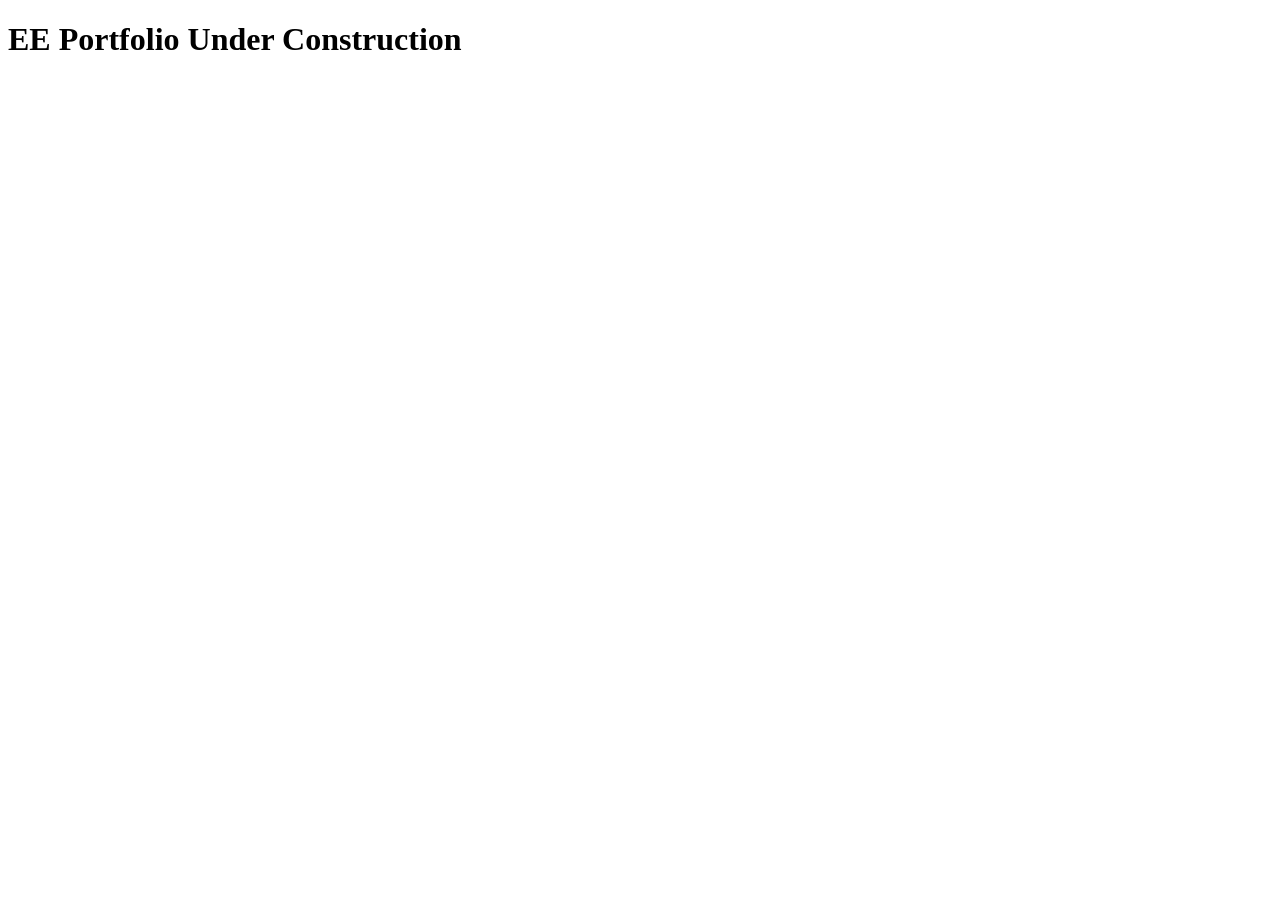
==== index.html @ 86c04aae "Add files via upload" ====
<!DOCTYPE html>
<html lang="en">
<head>
    <meta charset="UTF-8">
    <meta name="viewport" content="width=device-width, initial-scale=1.0">
    <title>Electrical Engineering Portfolio</title>
</head>
<body>
    <h1>EE Portfolio Under Construction</h1>
</body>
</html>
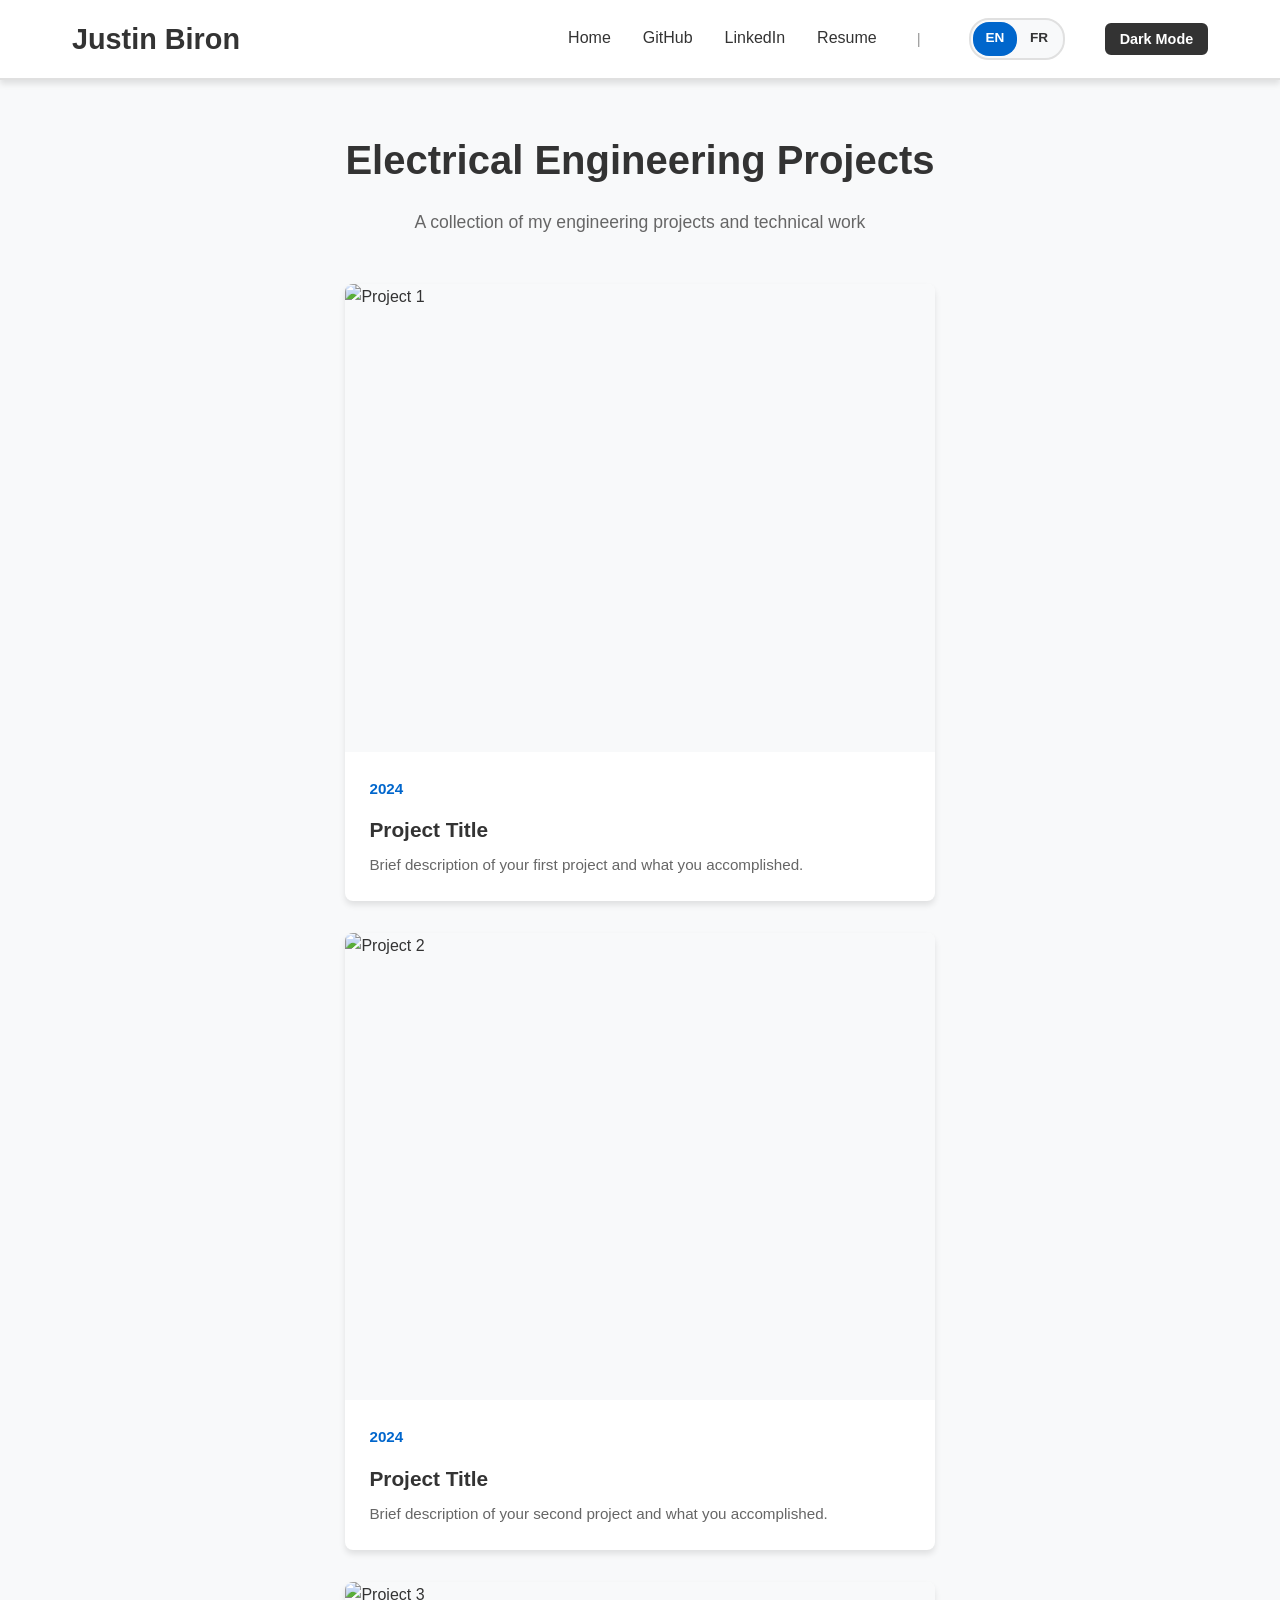
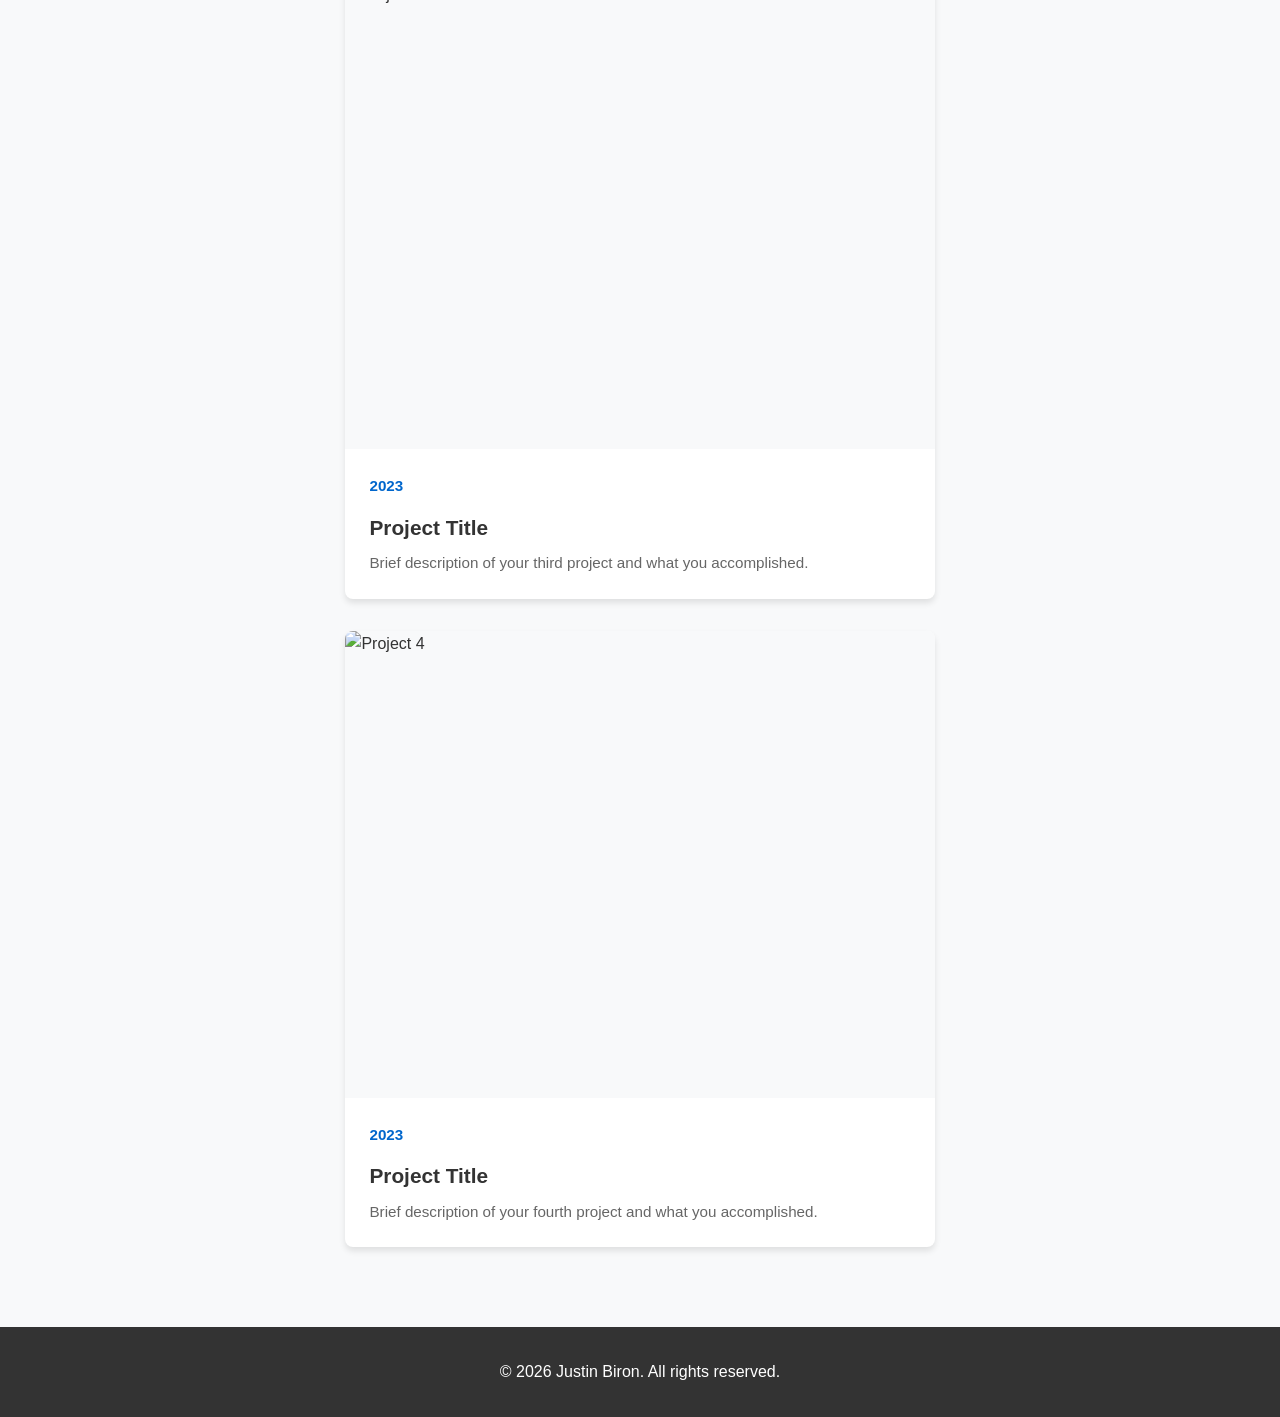
==== commit 551317bd: "Updating portfolio with all the changes" ====
--- a/index.html
+++ b/index.html
@@ -3,9 +3,102 @@
 <head>
     <meta charset="UTF-8">
     <meta name="viewport" content="width=device-width, initial-scale=1.0">
-    <title>Electrical Engineering Portfolio</title>
+    <title>Justin Biron - Electrical Engineering Portfolio</title>
+    <link rel="stylesheet" href="styles.css">
 </head>
 <body>
-    <h1>EE Portfolio Under Construction</h1>
+    <!-- Header Navigation -->
+    <header class="header">
+        <div class="header-container">
+            <div class="header-left">
+                <h1 class="name"><a href="index.html">Justin Biron</a></h1>
+            </div>
+            <nav class="header-nav">
+                <a href="index.html" class="nav-link">Home</a>
+                <a href="https://github.com/justinbiron" target="_blank" class="nav-link">GitHub</a>
+                <a href="https://www.linkedin.com/in/justin-biron-047734400/" target="_blank" class="nav-link">LinkedIn</a>
+                <a href="resume.html" class="nav-link">Resume</a>
+                <span class="toggle-separator">|</span>
+                <div class="language-toggle">
+                    <a href="index.html" class="nav-link active-language">EN</a>
+                    <a href="fr/index.html" class="nav-link">FR</a>
+                </div>
+                <button class="theme-toggle" id="theme-toggle" aria-label="Toggle dark mode">Dark Mode</button>
+            </nav>
+        </div>
+    </header>
+
+    <!-- Main Content -->
+    <main class="main-content">
+        <section class="intro">
+            <h2>Electrical Engineering Projects</h2>
+            <p>A collection of my engineering projects and technical work</p>
+        </section>
+
+        <section class="projects-gallery">
+            <!-- Project Card 1 -->
+            <article class="project-card">
+                <a href="projects/project-1.html" class="project-link">
+                    <div class="project-image-container">
+                        <img src="assets/project-1-thumbnail.jpg" alt="Project 1" class="project-thumbnail">
+                    </div>
+                    <div class="project-info">
+                        <p class="project-year-label">2024</p>
+                        <h3 class="project-title">Project Title</h3>
+                        <p class="project-description">Brief description of your first project and what you accomplished.</p>
+                    </div>
+                </a>
+            </article>
+
+            <!-- Project Card 2 -->
+            <article class="project-card">
+                <a href="projects/project-2.html" class="project-link">
+                    <div class="project-image-container">
+                        <img src="assets/project-2-thumbnail.jpg" alt="Project 2" class="project-thumbnail">
+                    </div>
+                    <div class="project-info">
+                        <p class="project-year-label">2024</p>
+                        <h3 class="project-title">Project Title</h3>
+                        <p class="project-description">Brief description of your second project and what you accomplished.</p>
+                    </div>
+                </a>
+            </article>
+
+            <!-- Project Card 3 -->
+            <article class="project-card">
+                <a href="projects/project-3.html" class="project-link">
+                    <div class="project-image-container">
+                        <img src="assets/project-3-thumbnail.jpg" alt="Project 3" class="project-thumbnail">
+                    </div>
+                    <div class="project-info">
+                        <p class="project-year-label">2023</p>
+                        <h3 class="project-title">Project Title</h3>
+                        <p class="project-description">Brief description of your third project and what you accomplished.</p>
+                    </div>
+                </a>
+            </article>
+
+            <!-- Project Card 4 -->
+            <article class="project-card">
+                <a href="projects/project-4.html" class="project-link">
+                    <div class="project-image-container">
+                        <img src="assets/project-4-thumbnail.jpg" alt="Project 4" class="project-thumbnail">
+                    </div>
+                    <div class="project-info">
+                        <p class="project-year-label">2023</p>
+                        <h3 class="project-title">Project Title</h3>
+                        <p class="project-description">Brief description of your fourth project and what you accomplished.</p>
+                    </div>
+                </a>
+            </article>
+        </section>
+    </main>
+
+    <!-- Footer -->
+    <footer class="footer">
+        <p>&copy; 2026 Justin Biron. All rights reserved.</p>
+    </footer>
+
+    <script src="script.js"></script>
 </body>
 </html>
--- a/styles.css
+++ b/styles.css
@@ -0,0 +1,391 @@
+/* ==================== Global Styles ==================== */
+* {
+    margin: 0;
+    padding: 0;
+    box-sizing: border-box;
+}
+
+:root {
+    --primary-color: #0066cc;
+    --secondary-color: #004499;
+    --text-color: #333;
+    --light-bg: #f8f9fa;
+    --white: #fff;
+    --border-color: #e0e0e0;
+    --shadow: 0 4px 6px rgba(0, 0, 0, 0.1);
+    --shadow-hover: 0 8px 16px rgba(0, 0, 0, 0.15);
+}
+
+/* Dark mode variables */
+[data-theme="dark"] {
+    --primary-color: #4da6ff;
+    --secondary-color: #3385dd;
+    --text-color: #e4e4e4;
+    --light-bg: #1a1a1a;
+    --white: #2d2d2d;
+    --border-color: #404040;
+    --shadow: 0 4px 6px rgba(0, 0, 0, 0.3);
+    --shadow-hover: 0 8px 16px rgba(0, 0, 0, 0.4);
+}
+
+html {
+    scroll-behavior: smooth;
+    height: 100%;
+}
+
+body {
+    font-family: -apple-system, BlinkMacSystemFont, 'Segoe UI', Roboto, 'Helvetica Neue', Arial, sans-serif;
+    color: var(--text-color);
+    background-color: var(--light-bg);
+    line-height: 1.6;
+    min-height: 100vh;
+    display: flex;
+    flex-direction: column;
+}
+
+/* ==================== Header Styles ==================== */
+.header {
+    background-color: var(--white);
+    border-bottom: 2px solid var(--border-color);
+    position: sticky;
+    top: 0;
+    z-index: 1000;
+    box-shadow: var(--shadow);
+}
+
+.header-container {
+    max-width: 1200px;
+    margin: 0 auto;
+    padding: 1rem 2rem;
+    display: flex;
+    justify-content: space-between;
+    align-items: center;
+    flex-wrap: wrap;
+    gap: 2rem;
+}
+
+.header-left {
+    flex: 0 1 auto;
+}
+
+.name {
+    font-size: 1.8rem;
+    font-weight: 700;
+    margin: 0;
+}
+
+.name a {
+    color: var(--text-color);
+    text-decoration: none;
+    transition: color 0.3s ease;
+}
+
+.name a:hover {
+    color: var(--primary-color);
+}
+
+.header-nav {
+    display: flex;
+    gap: 2rem;
+    align-items: center;
+    flex-wrap: wrap;
+}
+
+.nav-link {
+    color: var(--text-color);
+    text-decoration: none;
+    font-weight: 500;
+    padding: 0.5rem 0;
+    border-bottom: 2px solid transparent;
+    transition: all 0.3s ease;
+}
+
+.nav-link:hover {
+    color: var(--primary-color);
+    border-bottom-color: var(--primary-color);
+}
+
+.nav-link.active-language {
+    font-weight: 700;
+}
+
+.toggle-separator {
+    color: #999;
+    margin: 0 0.5rem;
+    font-size: 0.95rem;
+}
+
+/* Dark mode toggle */
+.theme-toggle {
+    background-color: var(--text-color);
+    color: var(--white);
+    border: 2px solid var(--text-color);
+    font-size: 0.9rem;
+    font-weight: 600;
+    cursor: pointer;
+    padding: 0.4rem 0.8rem;
+    border-radius: 6px;
+    transition: all 0.3s ease;
+    margin-left: 0.5rem;
+}
+
+.theme-toggle:hover {
+    background-color: var(--primary-color);
+    border-color: var(--primary-color);
+    color: var(--white);
+}
+
+/* Language toggle switch */
+.language-toggle {
+    display: inline-flex;
+    background-color: var(--light-bg);
+    border: 2px solid var(--border-color);
+    border-radius: 20px;
+    padding: 2px;
+    margin-left: 0.5rem;
+    position: relative;
+}
+
+.language-toggle a {
+    padding: 0.3rem 0.8rem;
+    text-decoration: none;
+    border-radius: 16px;
+    font-weight: 600;
+    font-size: 0.85rem;
+    transition: all 0.3s ease;
+    position: relative;
+    z-index: 2;
+}
+
+.language-toggle .active-language {
+    color: var(--white);
+}
+
+.language-toggle::before {
+    content: '';
+    position: absolute;
+    top: 2px;
+    left: 2px;
+    width: calc(50% - 2px);
+    height: calc(100% - 4px);
+    background-color: var(--primary-color);
+    border-radius: 16px;
+    transition: transform 0.3s ease;
+    z-index: 1;
+}
+
+.language-toggle.fr-active::before {
+    transform: translateX(100%);
+}
+
+/* ==================== Main Content ==================== */
+.main-content {
+    max-width: 1200px;
+    margin: 0 auto;
+    padding: 3rem 2rem;
+    flex: 1;
+}
+
+.intro {
+    text-align: center;
+    margin-bottom: 3rem;
+}
+
+.intro h2 {
+    font-size: 2.5rem;
+    margin-bottom: 1rem;
+    color: var(--text-color);
+}
+
+.intro p {
+    font-size: 1.1rem;
+    color: #666;
+}
+
+/* ==================== Projects Gallery ==================== */
+.projects-gallery {
+    display: grid;
+    grid-template-columns: repeat(auto-fill, minmax(350px, 1fr));
+    gap: 2rem;
+    margin-bottom: 2rem;
+}
+
+@media (max-width: 768px) {
+    .projects-gallery {
+        grid-template-columns: 1fr;
+        gap: 1.5rem;
+    }
+}
+
+/* ==================== Project Card ==================== */
+.project-card {
+    background-color: var(--white);
+    border-radius: 8px;
+    overflow: hidden;
+    box-shadow: var(--shadow);
+    transition: all 0.3s ease;
+}
+
+.project-card:hover {
+    transform: translateY(-8px);
+    box-shadow: var(--shadow-hover);
+}
+
+.project-link {
+    text-decoration: none;
+    color: inherit;
+    display: block;
+    height: 100%;
+}
+
+.project-image-container {
+    width: 100%;
+    padding-bottom: 75%;
+    overflow: hidden;
+    background-color: var(--light-bg);
+}
+
+.project-thumbnail {
+    width: 100%;
+    height: 100%;
+    object-fit: cover;
+    display: block;
+    transition: transform 0.3s ease;
+}
+
+.project-card:hover .project-thumbnail {
+    transform: scale(1.05);
+}
+
+.project-year-label {
+    display: inline-block;
+    margin-bottom: 0.75rem;
+    color: var(--primary-color);
+    font-weight: 700;
+    font-size: 0.95rem;
+}
+
+.project-info {
+    padding: 1.5rem;
+}
+
+.project-title {
+    font-size: 1.3rem;
+    font-weight: 600;
+    margin-bottom: 0.5rem;
+    color: var(--text-color);
+}
+
+.project-description {
+    color: #666;
+    font-size: 0.95rem;
+    line-height: 1.5;
+}
+
+/* ==================== Footer ==================== */
+.footer {
+    background-color: var(--text-color);
+    color: var(--white);
+    text-align: center;
+    padding: 2rem;
+    margin-top: auto;
+}
+
+.footer p {
+    margin: 0;
+}
+
+/* ==================== Resume Page Styles ==================== */
+.resume-section {
+    max-width: 800px;
+    margin: 0 auto;
+    text-align: center;
+    padding: 4rem 2rem;
+}
+
+.download-buttons {
+    display: flex;
+    flex-direction: column;
+    gap: 1.5rem;
+    align-items: center;
+}
+
+@media (min-width: 768px) {
+    .download-buttons {
+        flex-direction: row;
+        justify-content: center;
+    }
+}
+
+.download-btn {
+    display: inline-flex;
+    align-items: center;
+    gap: 0.75rem;
+    padding: 1rem 2rem;
+    border-radius: 8px;
+    text-decoration: none;
+    font-weight: 600;
+    font-size: 1.1rem;
+    transition: all 0.3s ease;
+    min-width: 280px;
+    justify-content: center;
+    box-shadow: var(--shadow);
+}
+
+.download-btn:hover {
+    transform: translateY(-2px);
+    box-shadow: var(--shadow-hover);
+}
+
+.primary-btn {
+    background-color: var(--primary-color);
+    color: var(--white);
+    border: 2px solid var(--primary-color);
+}
+
+.primary-btn:hover {
+    background-color: var(--secondary-color);
+    border-color: var(--secondary-color);
+}
+
+.secondary-btn {
+    background-color: var(--white);
+    color: var(--text-color);
+    border: 2px solid var(--border-color);
+}
+
+.secondary-btn:hover {
+    background-color: var(--light-bg);
+    border-color: var(--primary-color);
+}
+
+.btn-icon {
+    font-size: 1.3rem;
+}
+
+/* ==================== Responsive Design ==================== */
+@media (max-width: 640px) {
+    .header-container {
+        flex-direction: column;
+        gap: 1rem;
+        padding: 1rem;
+    }
+
+    .header-nav {
+        width: 100%;
+        justify-content: center;
+        gap: 1rem;
+    }
+
+    .name {
+        font-size: 1.5rem;
+    }
+
+    .intro h2 {
+        font-size: 2rem;
+    }
+
+    .main-content {
+        padding: 2rem 1rem;
+    }
+}
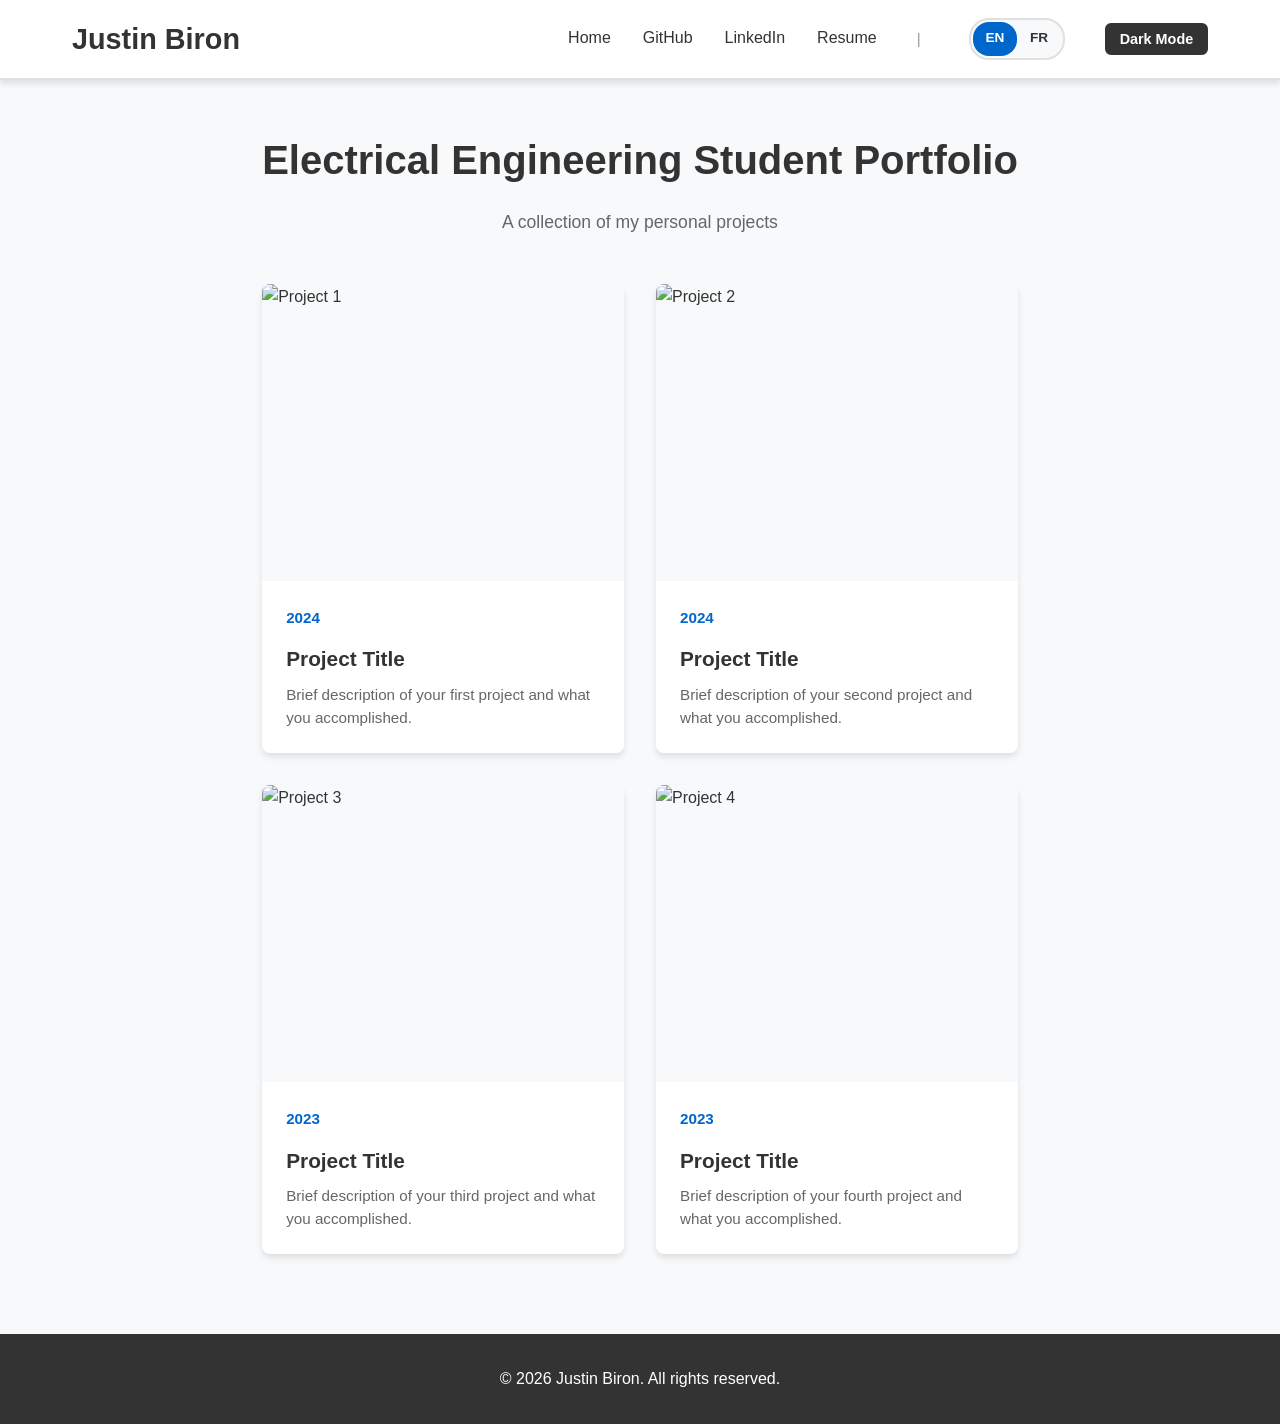
==== commit ae8337cc: "small update" ====
--- a/index.html
+++ b/index.html
@@ -3,7 +3,7 @@
 <head>
     <meta charset="UTF-8">
     <meta name="viewport" content="width=device-width, initial-scale=1.0">
-    <title>Justin Biron - Electrical Engineering Portfolio</title>
+    <title>Justin Biron - Electrical Engineering Student Portfolio</title>
     <link rel="stylesheet" href="styles.css">
 </head>
 <body>
@@ -31,8 +31,8 @@
     <!-- Main Content -->
     <main class="main-content">
         <section class="intro">
-            <h2>Electrical Engineering Projects</h2>
-            <p>A collection of my engineering projects and technical work</p>
+            <h2>Electrical Engineering Student Portfolio</h2>
+            <p>A collection of my personal projects</p>
         </section>
 
         <section class="projects-gallery">
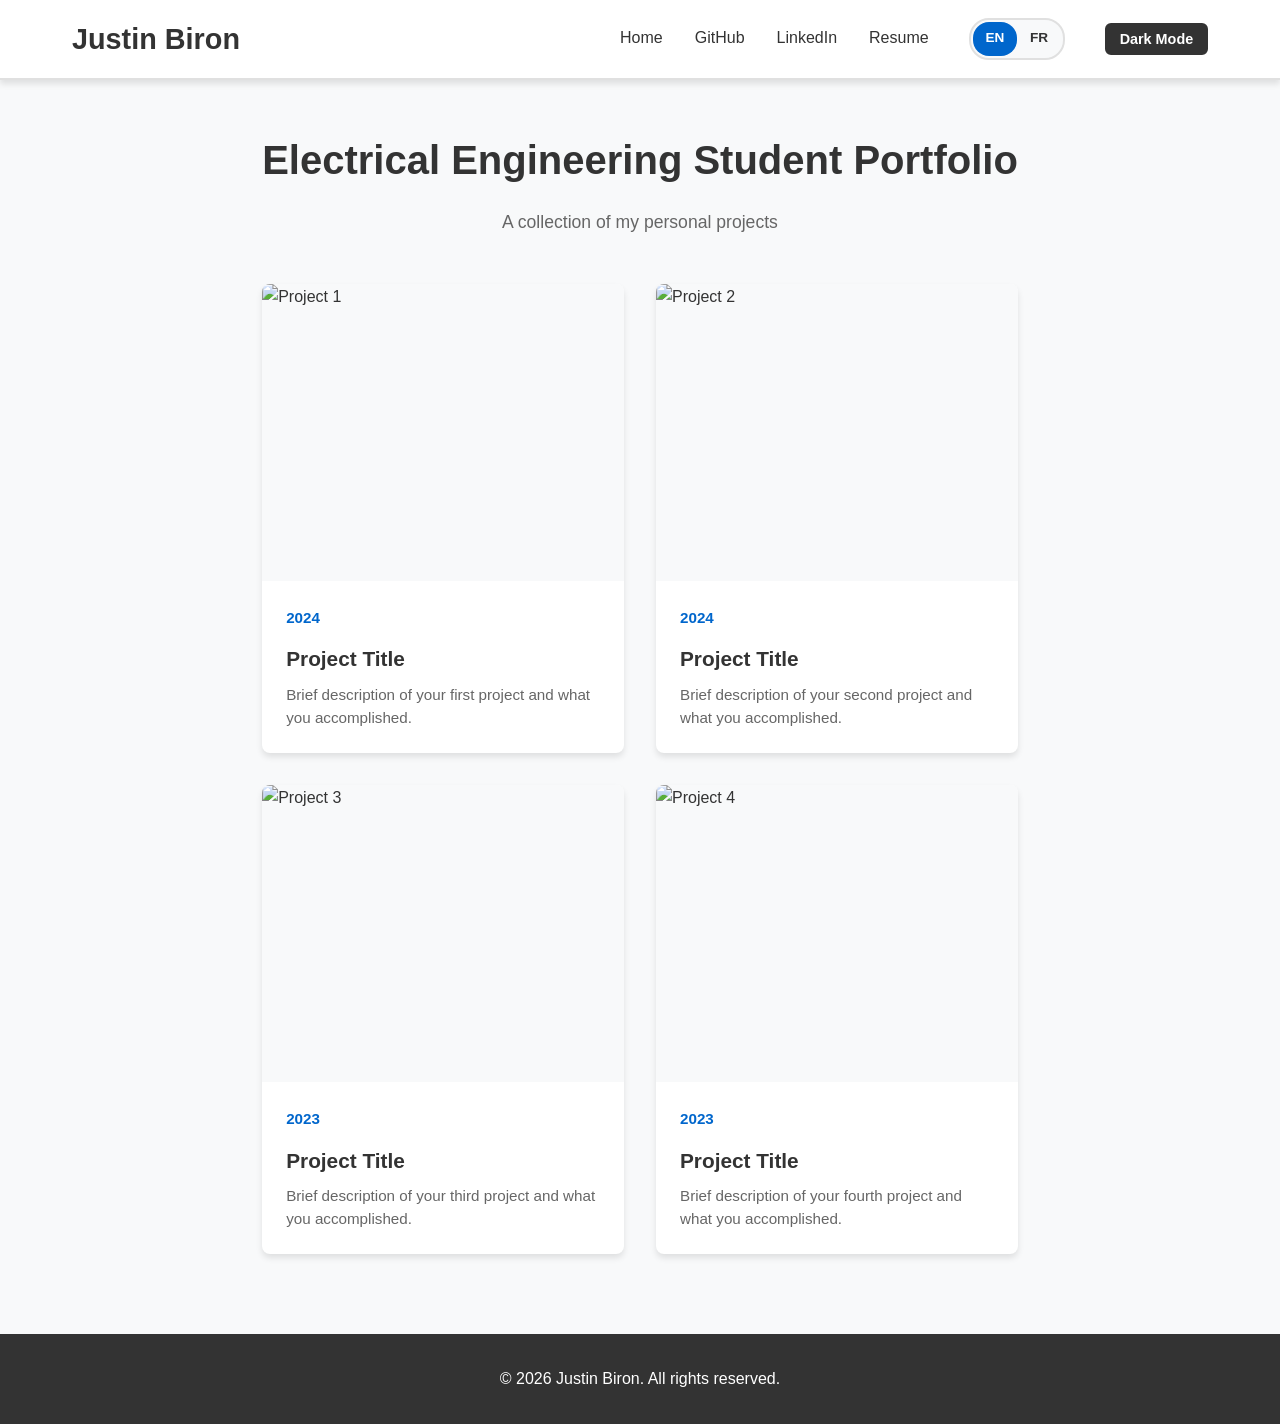
==== commit 8306eb94: "small update" ====
--- a/index.html
+++ b/index.html
@@ -18,7 +18,6 @@
                 <a href="https://github.com/justinbiron" target="_blank" class="nav-link">GitHub</a>
                 <a href="https://www.linkedin.com/in/justin-biron-047734400/" target="_blank" class="nav-link">LinkedIn</a>
                 <a href="resume.html" class="nav-link">Resume</a>
-                <span class="toggle-separator">|</span>
                 <div class="language-toggle">
                     <a href="index.html" class="nav-link active-language">EN</a>
                     <a href="fr/index.html" class="nav-link">FR</a>
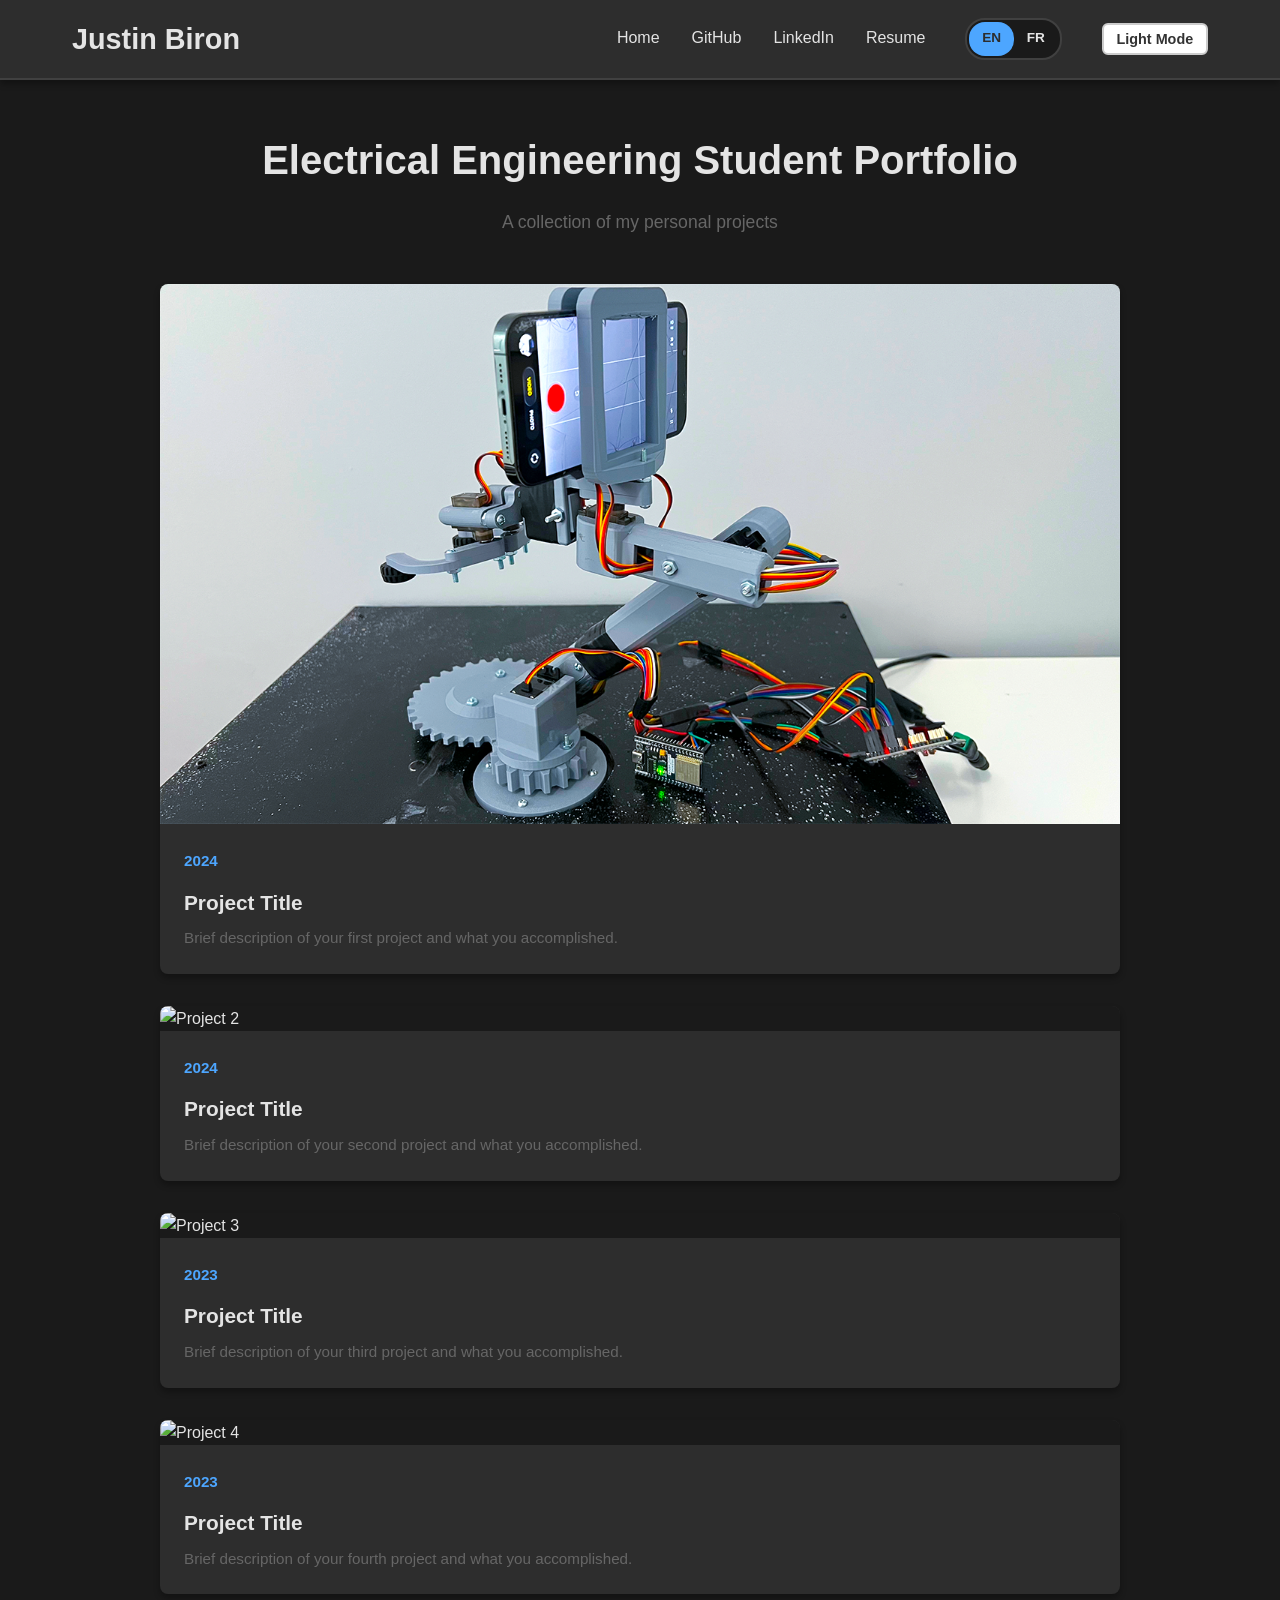
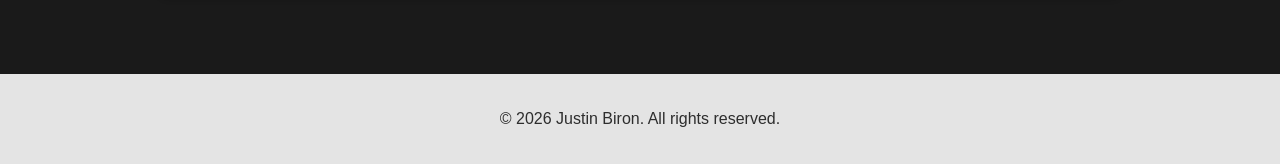
==== commit c8ee60ff: "updated default theme and thumbnail card size" ====
--- a/index.html
+++ b/index.html
@@ -39,7 +39,7 @@
             <article class="project-card">
                 <a href="projects/project-1.html" class="project-link">
                     <div class="project-image-container">
-                        <img src="assets/project-1-thumbnail.jpg" alt="Project 1" class="project-thumbnail">
+                        <img src="robot-arm-thumbnail.png" alt="Project 1" class="project-thumbnail">
                     </div>
                     <div class="project-info">
                         <p class="project-year-label">2024</p>
--- a/styles.css
+++ b/styles.css
@@ -204,21 +204,16 @@
 
 /* ==================== Projects Gallery ==================== */
 .projects-gallery {
-    display: grid;
-    grid-template-columns: repeat(auto-fill, minmax(350px, 1fr));
+    display: flex;
+    flex-direction: column;
+    align-items: center;
     gap: 2rem;
     margin-bottom: 2rem;
 }
 
-@media (max-width: 768px) {
-    .projects-gallery {
-        grid-template-columns: 1fr;
-        gap: 1.5rem;
-    }
-}
-
-/* ==================== Project Card ==================== */
 .project-card {
+    width: 75vw;
+    max-width: 100%;
     background-color: var(--white);
     border-radius: 8px;
     overflow: hidden;
@@ -226,6 +221,12 @@
     transition: all 0.3s ease;
 }
 
+@media (max-width: 768px) {
+    .project-card {
+        width: min(96vw, 100%);
+    }
+}
+
 .project-card:hover {
     transform: translateY(-8px);
     box-shadow: var(--shadow-hover);
@@ -240,15 +241,13 @@
 
 .project-image-container {
     width: 100%;
-    padding-bottom: 75%;
     overflow: hidden;
     background-color: var(--light-bg);
 }
 
 .project-thumbnail {
     width: 100%;
-    height: 100%;
-    object-fit: cover;
+    height: auto;
     display: block;
     transition: transform 0.3s ease;
 }
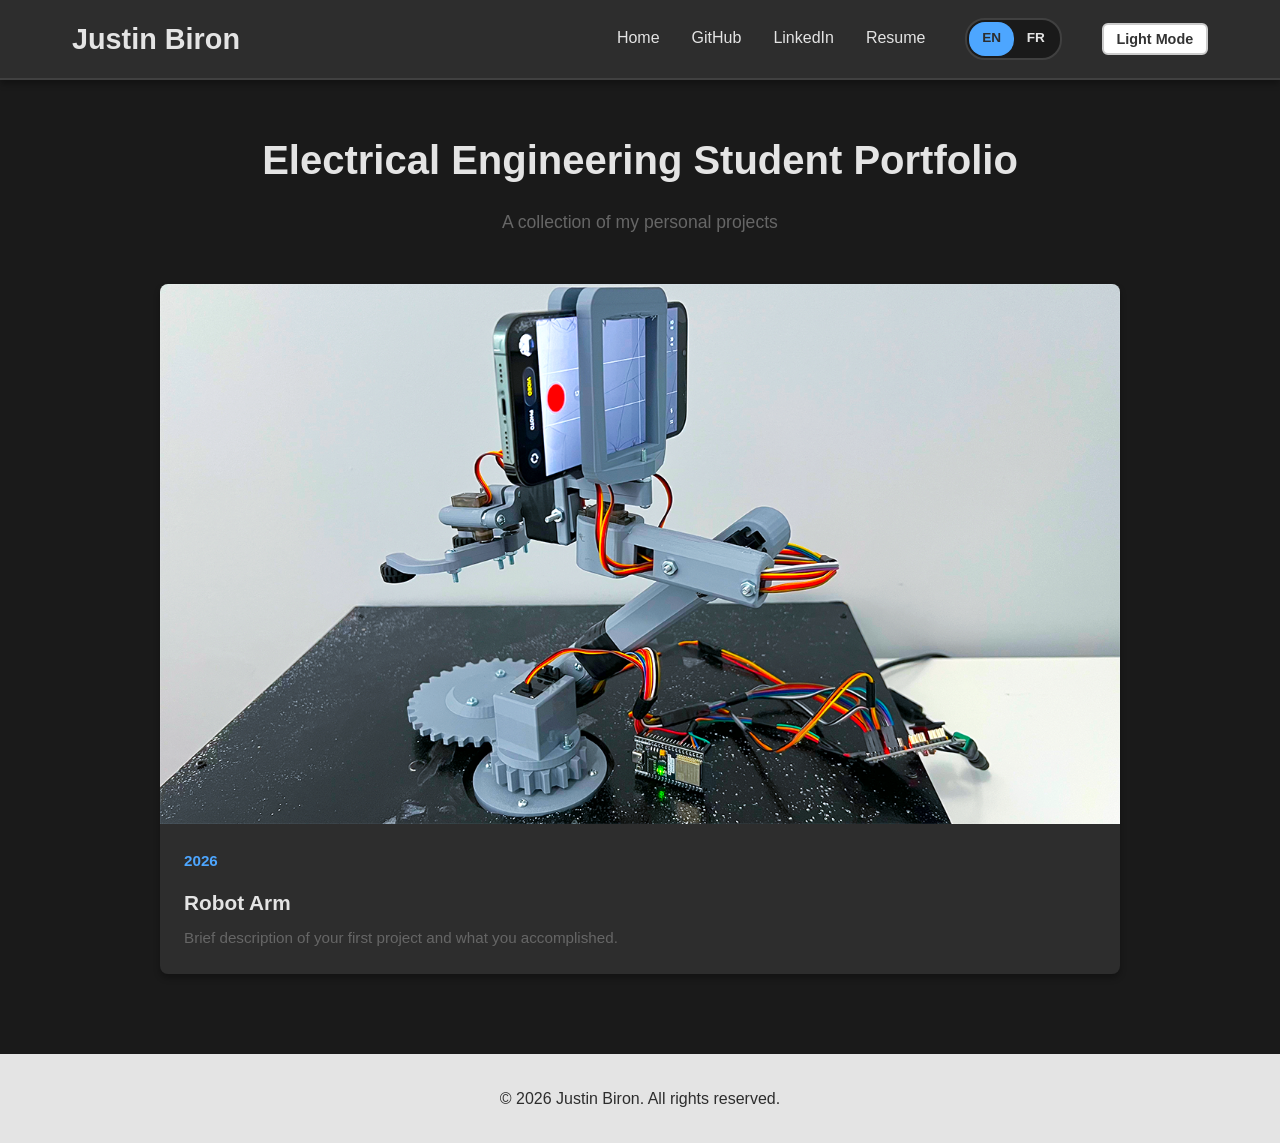
==== commit fee0b509: "update to project 1 title and date" ====
--- a/index.html
+++ b/index.html
@@ -42,54 +42,13 @@
                         <img src="robot-arm-thumbnail.png" alt="Project 1" class="project-thumbnail">
                     </div>
                     <div class="project-info">
-                        <p class="project-year-label">2024</p>
-                        <h3 class="project-title">Project Title</h3>
+                        <p class="project-year-label">2026</p>
+                        <h3 class="project-title">Robot Arm</h3>
                         <p class="project-description">Brief description of your first project and what you accomplished.</p>
                     </div>
                 </a>
             </article>
 
-            <!-- Project Card 2 -->
-            <article class="project-card">
-                <a href="projects/project-2.html" class="project-link">
-                    <div class="project-image-container">
-                        <img src="assets/project-2-thumbnail.jpg" alt="Project 2" class="project-thumbnail">
-                    </div>
-                    <div class="project-info">
-                        <p class="project-year-label">2024</p>
-                        <h3 class="project-title">Project Title</h3>
-                        <p class="project-description">Brief description of your second project and what you accomplished.</p>
-                    </div>
-                </a>
-            </article>
-
-            <!-- Project Card 3 -->
-            <article class="project-card">
-                <a href="projects/project-3.html" class="project-link">
-                    <div class="project-image-container">
-                        <img src="assets/project-3-thumbnail.jpg" alt="Project 3" class="project-thumbnail">
-                    </div>
-                    <div class="project-info">
-                        <p class="project-year-label">2023</p>
-                        <h3 class="project-title">Project Title</h3>
-                        <p class="project-description">Brief description of your third project and what you accomplished.</p>
-                    </div>
-                </a>
-            </article>
-
-            <!-- Project Card 4 -->
-            <article class="project-card">
-                <a href="projects/project-4.html" class="project-link">
-                    <div class="project-image-container">
-                        <img src="assets/project-4-thumbnail.jpg" alt="Project 4" class="project-thumbnail">
-                    </div>
-                    <div class="project-info">
-                        <p class="project-year-label">2023</p>
-                        <h3 class="project-title">Project Title</h3>
-                        <p class="project-description">Brief description of your fourth project and what you accomplished.</p>
-                    </div>
-                </a>
-            </article>
         </section>
     </main>
 
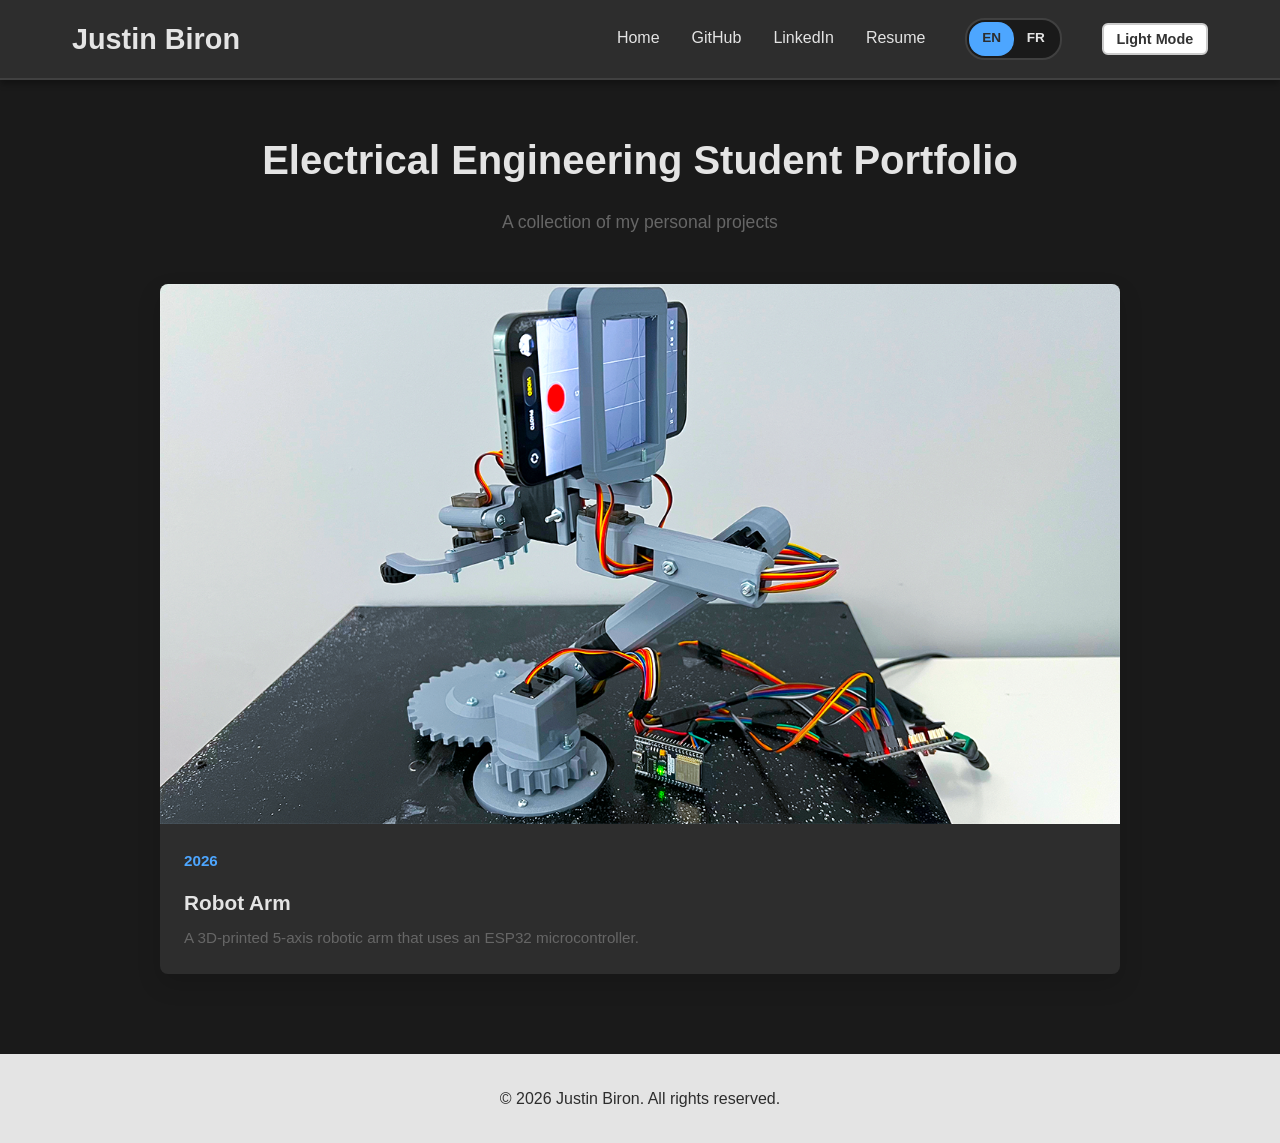
==== commit cf3d3fd4: "updated descriptions" ====
--- a/index.html
+++ b/index.html
@@ -44,7 +44,7 @@
                     <div class="project-info">
                         <p class="project-year-label">2026</p>
                         <h3 class="project-title">Robot Arm</h3>
-                        <p class="project-description">Brief description of your first project and what you accomplished.</p>
+                        <p class="project-description">A 3D-printed 5-axis robotic arm that uses an ESP32 microcontroller.</p>
                     </div>
                 </a>
             </article>
--- a/styles.css
+++ b/styles.css
@@ -217,7 +217,7 @@
     background-color: var(--white);
     border-radius: 8px;
     overflow: hidden;
-    box-shadow: var(--shadow);
+    box-shadow: 0 10px 24px rgba(0, 0, 0, 0.14);
     transition: all 0.3s ease;
 }
 
@@ -229,7 +229,7 @@
 
 .project-card:hover {
     transform: translateY(-8px);
-    box-shadow: var(--shadow-hover);
+    box-shadow: 0 14px 30px rgba(0, 0, 0, 0.18);
 }
 
 .project-link {
